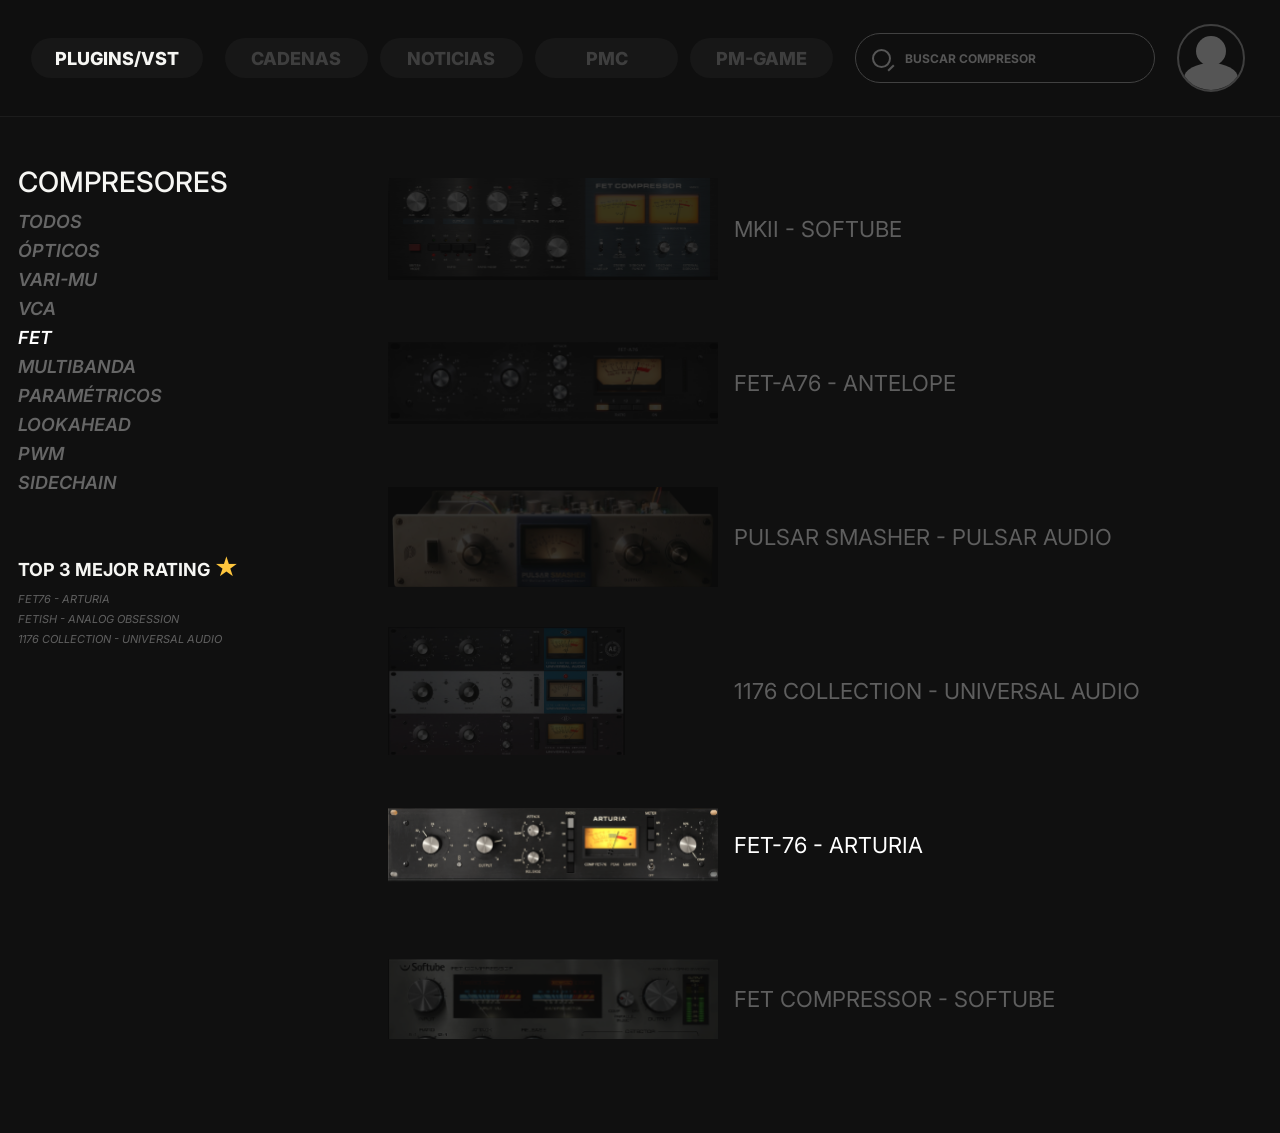
==== compressors.html @ 5f11c176 "Add files via upload" ====
<!doctype html>
<html lang="es">
<head>
  <meta charset="utf-8" />
  <meta name="viewport" content="width=device-width, initial-scale=1" />
  <title>Compresores · PLUGIN MATCH</title>
  <link rel="preconnect" href="https://fonts.googleapis.com">
  <link rel="preconnect" href="https://fonts.gstatic.com" crossorigin>
  <link href="https://fonts.googleapis.com/css2?family=Inter:wght@400;500;600;700;800;900&display=swap" rel="stylesheet">
  <link rel="stylesheet" href="styles.css" />
</head>
<body data-page="compressors">
  <header class="site-header compact-header">
    <a class="brand-pill is-active" href="index.html">PLUGINS/VST</a>
    <nav class="main-nav" aria-label="Navegación principal">
      <a href="index.html#categories">CADENAS</a>
      <a href="index.html#monthly">NOTICIAS</a>
      <a href="index.html#categories">PMC</a>
      <a href="index.html#categories">PM-GAME</a>
    </nav>
    <label class="search-shell">
      <span class="search-icon" aria-hidden="true"></span>
      <input id="categorySearch" type="search" placeholder="BUSCAR COMPRESOR" autocomplete="off" />
    </label>
    <a class="avatar-button" href="index.html" aria-label="Inicio"><span class="avatar-head"></span><span class="avatar-body"></span></a>
  </header>

  <main class="browser-layout">
    <aside class="browser-sidebar">
      <h1>COMPRESORES</h1>
      <div class="subtype-list" id="subtypeList" role="group" aria-label="Tipos de compresor">
        <button class="subtype-button" data-subtype="all">TODOS</button>
        <button class="subtype-button" data-subtype="optical">ÓPTICOS</button>
        <button class="subtype-button" data-subtype="vari-mu">VARI-MU</button>
        <button class="subtype-button" data-subtype="vca">VCA</button>
        <button class="subtype-button active" data-subtype="fet">FET</button>
        <button class="subtype-button" data-subtype="multiband">MULTIBANDA</button>
        <button class="subtype-button" data-subtype="parametric">PARAMÉTRICOS</button>
        <button class="subtype-button" data-subtype="lookahead">LOOKAHEAD</button>
        <button class="subtype-button" data-subtype="pwm">PWM</button>
        <button class="subtype-button" data-subtype="sidechain">SIDECHAIN</button>
      </div>

      <div class="rating-panel">
        <h2>TOP 3 MEJOR RATING <span>★</span></h2>
        <ol>
          <li>FET76 - ARTURIA</li>
          <li>FETISH - ANALOG OBSESSION</li>
          <li>1176 COLLECTION - UNIVERSAL AUDIO</li>
        </ol>
      </div>
    </aside>

    <section class="plugin-list-shell" aria-label="Lista de compresores">
      <div class="plugin-list" id="pluginList"></div>
      <p class="empty-state" id="pluginEmpty" hidden>No hay plugins que coincidan con este filtro.</p>
    </section>
  </main>

  <div class="toast" id="toast" role="status" aria-live="polite"></div>
  <script src="app.js"></script>
</body>
</html>
---- styles.css ----
:root {
  --bg: #101010;
  --bg-2: #151515;
  --surface: #1d1d1d;
  --surface-2: #222;
  --surface-3: #2a2a2a;
  --text: #f6f6f3;
  --muted: #6f6f6f;
  --muted-2: #9b9b9b;
  --line: #f2f2ef;
  --accent: #f7f7f4;
  --radius: 20px;
  --content: 1440px;
}

* { box-sizing: border-box; }
html { scroll-behavior: smooth; }
body {
  margin: 0;
  background: var(--bg);
  color: var(--text);
  font-family: Inter, Arial, Helvetica, sans-serif;
  min-height: 100vh;
}
button, input { font: inherit; }
a { color: inherit; text-decoration: none; }
button { color: inherit; }

.site-header {
  min-height: 112px;
  display: grid;
  grid-template-columns: auto 1fr minmax(240px, 300px) 72px;
  align-items: center;
  gap: 22px;
  padding: 24px clamp(16px, 2.4vw, 40px);
  position: relative;
  z-index: 20;
  background: rgba(16,16,16,.98);
}
.compact-header { border-bottom: 1px solid #1c1c1c; }
.brand-pill,
.main-nav a {
  min-height: 40px;
  display: inline-flex;
  align-items: center;
  justify-content: center;
  border-radius: 999px;
  background: #171717;
  padding: 0 24px;
  font-weight: 800;
  font-size: 18px;
  color: #3e3e3e;
  white-space: nowrap;
}
.brand-pill { color: var(--text); }
.main-nav {
  display: grid;
  grid-template-columns: repeat(4, minmax(112px, 1fr));
  max-width: 760px;
  gap: 12px;
}
.main-nav a:hover { color: #a3a3a3; background: #1b1b1b; }
.search-shell {
  height: 50px;
  border: 1px solid #414141;
  border-radius: 999px;
  display: flex;
  align-items: center;
  gap: 12px;
  padding: 0 16px;
  color: #565656;
}
.search-shell:focus-within { border-color: #8a8a8a; }
.search-icon {
  width: 19px;
  height: 19px;
  border: 2px solid currentColor;
  border-radius: 50%;
  display: inline-block;
  position: relative;
  flex: 0 0 auto;
}
.search-icon::after {
  content: "";
  width: 8px;
  height: 2px;
  background: currentColor;
  position: absolute;
  right: -6px;
  bottom: -3px;
  transform: rotate(-45deg);
}
.search-shell input {
  width: 100%;
  border: 0;
  outline: none;
  background: transparent;
  color: var(--text);
  min-width: 0;
  font-weight: 700;
  font-size: 12px;
}
.search-shell input::placeholder { color: #555; }
.avatar-button {
  width: 68px;
  height: 68px;
  border-radius: 50%;
  border: 2px solid #3f3f3f;
  background: transparent;
  position: relative;
  overflow: hidden;
  cursor: pointer;
  display: block;
}
.avatar-head {
  width: 30px;
  height: 30px;
  border-radius: 50%;
  background: #555;
  position: absolute;
  left: 50%; top: 10px;
  transform: translateX(-50%);
}
.avatar-body {
  width: 54px;
  height: 30px;
  border-radius: 50% 50% 0 0;
  background: #555;
  position: absolute;
  left: 50%; bottom: -3px;
  transform: translateX(-50%);
}

.hero {
  min-height: calc(100vh - 112px);
  display: flex;
  flex-direction: column;
  justify-content: center;
  overflow: hidden;
  border-bottom: 1px solid #3a3a3a;
}
.hero-wordmark { position: relative; margin-top: 16px; }
.hero-line {
  font-weight: 900;
  letter-spacing: -0.085em;
  line-height: .75;
  font-size: clamp(110px, 24vw, 355px);
  white-space: nowrap;
}
.hero-line-top { display: flex; align-items: flex-end; transform: translateX(-4vw); }
.hero-line-bottom { transform: translateX(-3vw); }
.heart-mark {
  font-size: .26em;
  letter-spacing: normal;
  width: .46em;
  height: .46em;
  display: grid;
  place-items: center;
  color: var(--text);
  transform: translate(.06em, -.58em);
  position: absolute;
  z-index: 3;
}
.signal-line {
  position: relative;
  z-index: 4;
  margin: -1.6vw 0 1.2vw;
  height: 18px;
  background:
    linear-gradient(180deg, transparent 44%, rgba(255,255,255,.9) 46%, rgba(255,255,255,.9) 52%, transparent 54%),
    repeating-linear-gradient(90deg, transparent 0 10px, rgba(255,255,255,.42) 11px 14px, transparent 15px 25px);
  filter: blur(.2px);
  box-shadow: 0 0 0 1px rgba(255,255,255,.18);
}
.hero-tagline {
  margin: 0;
  border-top: 1px solid #242424;
  padding: 8px 0 10px;
  font-weight: 700;
  font-style: italic;
  font-size: clamp(11px, 1.15vw, 20px);
  white-space: nowrap;
  overflow: hidden;
}

.section-shell { width: min(var(--content), 100%); margin: 0 auto; }
.section-title {
  margin: 0;
  text-align: center;
  font-size: clamp(32px, 4.5vw, 66px);
  line-height: 1;
  font-weight: 900;
  letter-spacing: .03em;
}
.monthly-section { padding: 58px 0 74px; }
.featured-stage {
  margin-top: 42px;
  background: var(--surface);
  min-height: 510px;
  position: relative;
  display: grid;
  place-items: center;
  padding: 36px 100px 34px;
  overflow: hidden;
}
.featured-card {
  width: min(1100px, 100%);
  display: grid;
  justify-items: center;
  gap: 18px;
  cursor: pointer;
  outline: none;
}
.featured-card img {
  width: 100%;
  max-height: 365px;
  object-fit: contain;
  display: block;
}
.featured-card h3 { margin: 10px 0 0; font-size: clamp(25px, 2.3vw, 34px); font-weight: 500; }
.featured-card p { margin: -6px 0 0; color: #888; font-size: 14px; }
.round-arrow {
  position: absolute;
  z-index: 4;
  top: 50%;
  transform: translateY(-50%);
  width: 74px;
  height: 74px;
  border: 0;
  border-radius: 50%;
  background: #d7d7d7;
  color: #222;
  font-size: 54px;
  line-height: 1;
  cursor: pointer;
}
.round-arrow:hover { background: #fff; }
.round-arrow.left { left: 10px; }
.round-arrow.right { right: 10px; }

.category-section { padding: 50px 26px 80px; }
.filter-tabs {
  display: grid;
  grid-template-columns: 180px repeat(5, 1fr);
  align-items: end;
  border-bottom: 12px solid #f2f2f2;
  margin: 0 40px 50px;
}
.filter-tab {
  background: transparent;
  border: 0;
  color: #3b3b3b;
  font-weight: 900;
  font-size: 18px;
  min-height: 46px;
  cursor: pointer;
}
.filter-tab.active {
  color: #111;
  background: #f4f4f4;
  clip-path: polygon(0 0, 72% 0, 100% 80%, 100% 100%, 0 100%);
  text-align: left;
  padding-left: 44px;
}
.categories-grid {
  display: grid;
  grid-template-columns: repeat(4, 1fr);
  gap: 18px 34px;
}
.category-card {
  min-height: 175px;
  border: 0;
  padding: 0;
  overflow: hidden;
  position: relative;
  background: #181818;
  cursor: pointer;
  text-align: left;
}
.category-card img {
  width: 100%;
  height: 100%;
  object-fit: cover;
  display: block;
  filter: brightness(.72);
  transition: transform .25s ease, filter .25s ease;
}
.category-card:hover img { transform: scale(1.025); filter: brightness(1); }
.category-card .category-name {
  position: absolute;
  inset: auto 12px 12px;
  font-weight: 900;
  font-size: 12px;
  letter-spacing: .04em;
  text-transform: uppercase;
  padding: 5px 8px;
  background: rgba(0,0,0,.58);
  display: none;
}

.empty-state { text-align: center; color: #777; padding: 40px; }

.browser-layout {
  width: min(1280px, 100%);
  margin: 0 auto;
  display: grid;
  grid-template-columns: 300px 1fr;
  gap: 70px;
  padding: 48px 18px 70px;
}
.browser-sidebar { position: sticky; top: 24px; align-self: start; }
.browser-sidebar h1 { font-size: 28px; margin: 0 0 8px; font-weight: 500; }
.subtype-list { display: grid; justify-items: start; }
.subtype-button {
  background: none;
  border: 0;
  padding: 4px 0;
  color: #666;
  font-weight: 600;
  font-style: italic;
  font-size: 18px;
  cursor: pointer;
  text-align: left;
}
.subtype-button:hover, .subtype-button.active { color: #fff; }
.rating-panel { margin-top: 56px; }
.rating-panel h2 { font-size: 18px; margin-bottom: 8px; }
.rating-panel h2 span { color: #ffc63d; font-size: 24px; }
.rating-panel ol { margin: 0; padding: 0; list-style: none; color: #606060; font-size: 11px; font-style: italic; line-height: 1.8; }
.plugin-list { display: grid; gap: 26px; }
.plugin-list-item {
  display: grid;
  grid-template-columns: 330px 1fr;
  gap: 16px;
  align-items: center;
  border: 0;
  padding: 0;
  background: transparent;
  color: #5e5e5e;
  cursor: pointer;
  text-align: left;
}
.plugin-list-item img {
  width: 100%;
  height: 128px;
  object-fit: contain;
  object-position: left center;
  display: block;
  filter: brightness(.62);
  transition: filter .2s ease;
}
.plugin-list-item .plugin-list-name { font-size: 22px; font-weight: 400; }
.plugin-list-item:hover, .plugin-list-item.featured { color: #fff; }
.plugin-list-item:hover img, .plugin-list-item.featured img { filter: brightness(1); }

.plugin-hero-detail {
  padding: 34px 24px 52px;
  min-height: 620px;
  border-bottom: 1px solid #1a1a1a;
}
.plugin-detail-heading { text-align: center; }
.plugin-detail-heading h1 { margin: 6px 0 2px; font-size: clamp(27px, 2.8vw, 40px); font-weight: 500; }
.plugin-detail-heading p { margin: 0; color: #666; font-size: 12px; }
.download-button {
  background: none;
  border: 0;
  color: #727272;
  font-size: 16px;
  cursor: pointer;
  padding: 0;
}
.download-button:hover { color: #fff; }
.diagram-wrap {
  width: min(930px, 86vw);
  margin: 120px auto 0;
  position: relative;
}
.diagram-wrap > img { width: 100%; display: block; }
.hotspot {
  position: absolute;
  left: var(--x);
  top: var(--y);
  transform: translate(-50%,-50%);
  width: 18px;
  height: 18px;
  border-radius: 50%;
  border: 3px solid white;
  background: #111;
  box-shadow: 0 0 0 3px rgba(0,0,0,.25);
  cursor: pointer;
  transition: transform .18s ease, background .18s ease;
}
.hotspot:hover, .hotspot.active { transform: translate(-50%,-50%) scale(1.25); background: white; }
.hotspot-tooltip {
  position: absolute;
  width: min(320px, 70vw);
  padding: 16px;
  border: 1px solid #373737;
  border-radius: 14px;
  background: rgba(18,18,18,.98);
  box-shadow: 0 18px 60px rgba(0,0,0,.45);
  z-index: 10;
}
.hotspot-tooltip strong { font-size: 15px; }
.hotspot-tooltip p { color: #bdbdbd; line-height: 1.45; font-size: 13px; margin: 8px 0 0; }
.diagram-hint { color: #656565; text-align: center; margin: 18px 0 0; font-size: 12px; }

.detail-grid {
  display: grid;
  grid-template-columns: .85fr 1fr 1fr;
  gap: 56px;
  padding: 64px 28px 90px;
}
.detail-grid h2 { margin: 0 0 24px; font-weight: 500; font-size: 28px; text-align: center; }
.info-card {
  background: var(--surface);
  border-radius: 18px;
  padding: 24px;
}
.description-card { line-height: 1.45; font-size: 13px; text-align: justify; }
.description-card p:first-child { margin-top: 0; }
.description-card p:last-child { margin-bottom: 0; }
.rating-title { margin-top: 105px !important; }
.rating-badge {
  width: max-content;
  margin: 0 auto;
  padding: 8px 16px;
  background: #1c1c1c;
  border-radius: 999px;
  color: #bdbdbd;
  font-size: 18px;
  font-weight: 700;
}
.rating-badge span { font-size: 25px; margin-left: 6px; }
.stacked-cards { display: grid; gap: 26px; }
.feature-card { min-height: 168px; position: relative; }
.feature-card .icon-box {
  display: grid;
  place-items: center;
  width: 48px;
  height: 48px;
  border-radius: 9px;
  background: #111;
  font-size: 24px;
  margin-bottom: 10px;
}
.feature-card h3 { margin: 0 0 8px; font-size: 22px; }
.feature-card p { margin: 0; color: #efefef; font-size: 13px; line-height: 1.65; font-weight: 600; }

.toast {
  position: fixed;
  left: 50%;
  bottom: 24px;
  transform: translate(-50%, 18px);
  opacity: 0;
  pointer-events: none;
  z-index: 100;
  background: #f3f3f0;
  color: #111;
  padding: 12px 18px;
  border-radius: 999px;
  font-size: 13px;
  font-weight: 700;
  transition: opacity .2s ease, transform .2s ease;
}
.toast.show { opacity: 1; transform: translate(-50%, 0); }

@media (max-width: 1050px) {
  .site-header { grid-template-columns: auto 1fr 60px; }
  .main-nav { display: none; }
  .search-shell { justify-self: end; width: min(330px, 100%); }
  .avatar-button { width: 58px; height: 58px; }
  .categories-grid { grid-template-columns: repeat(2, 1fr); }
  .filter-tabs { grid-template-columns: repeat(3, 1fr); gap: 6px; border-bottom-width: 6px; }
  .filter-tab.active { clip-path: none; text-align: center; padding-left: 0; }
  .browser-layout { grid-template-columns: 240px 1fr; gap: 34px; }
  .plugin-list-item { grid-template-columns: 260px 1fr; }
  .detail-grid { grid-template-columns: 1fr 1fr; }
  .description-column { grid-column: 1 / -1; }
  .description-card { max-width: 720px; margin: 0 auto; }
  .rating-title { margin-top: 50px !important; }
}

@media (max-width: 720px) {
  .site-header { min-height: 86px; grid-template-columns: 1fr auto; gap: 12px; padding: 14px 16px; }
  .brand-pill { justify-self: start; font-size: 14px; min-height: 36px; padding: 0 16px; }
  .search-shell { grid-column: 1 / -1; grid-row: 2; width: 100%; height: 42px; }
  .avatar-button { grid-column: 2; grid-row: 1; width: 46px; height: 46px; }
  .avatar-head { width: 20px; height: 20px; top: 7px; }
  .avatar-body { width: 36px; height: 20px; }
  .hero { min-height: 620px; }
  .hero-line { font-size: clamp(84px, 29vw, 180px); line-height: .84; }
  .hero-line-top { transform: translateX(-3vw); }
  .hero-line-bottom { transform: translateX(-2vw); }
  .signal-line { height: 10px; margin-top: -1px; }
  .hero-tagline { white-space: normal; padding: 10px 12px; line-height: 1.35; }
  .monthly-section { padding-top: 42px; }
  .featured-stage { min-height: 370px; margin-top: 28px; padding: 28px 54px; }
  .round-arrow { width: 44px; height: 44px; font-size: 36px; }
  .featured-card h3 { font-size: 18px; text-align: center; }
  .filter-tabs { margin: 0 0 28px; grid-template-columns: repeat(2, 1fr); }
  .filter-tab { font-size: 14px; }
  .categories-grid { grid-template-columns: 1fr; gap: 14px; }
  .category-card { min-height: 130px; }
  .browser-layout { grid-template-columns: 1fr; padding-top: 26px; }
  .browser-sidebar { position: static; }
  .subtype-list { display: flex; gap: 10px; overflow-x: auto; padding-bottom: 8px; }
  .subtype-button { white-space: nowrap; font-size: 15px; border: 1px solid #292929; border-radius: 999px; padding: 7px 10px; }
  .rating-panel { display: none; }
  .plugin-list-item { grid-template-columns: 1fr; gap: 6px; }
  .plugin-list-item img { height: 150px; }
  .plugin-list-item .plugin-list-name { font-size: 18px; }
  .plugin-hero-detail { padding-top: 28px; }
  .diagram-wrap { width: 100%; margin-top: 76px; }
  .hotspot { width: 15px; height: 15px; border-width: 2px; }
  .detail-grid { grid-template-columns: 1fr; gap: 34px; padding-top: 46px; }
  .description-column { grid-column: auto; }
  .detail-grid h2 { font-size: 23px; }
  .rating-title { margin-top: 38px !important; }
}
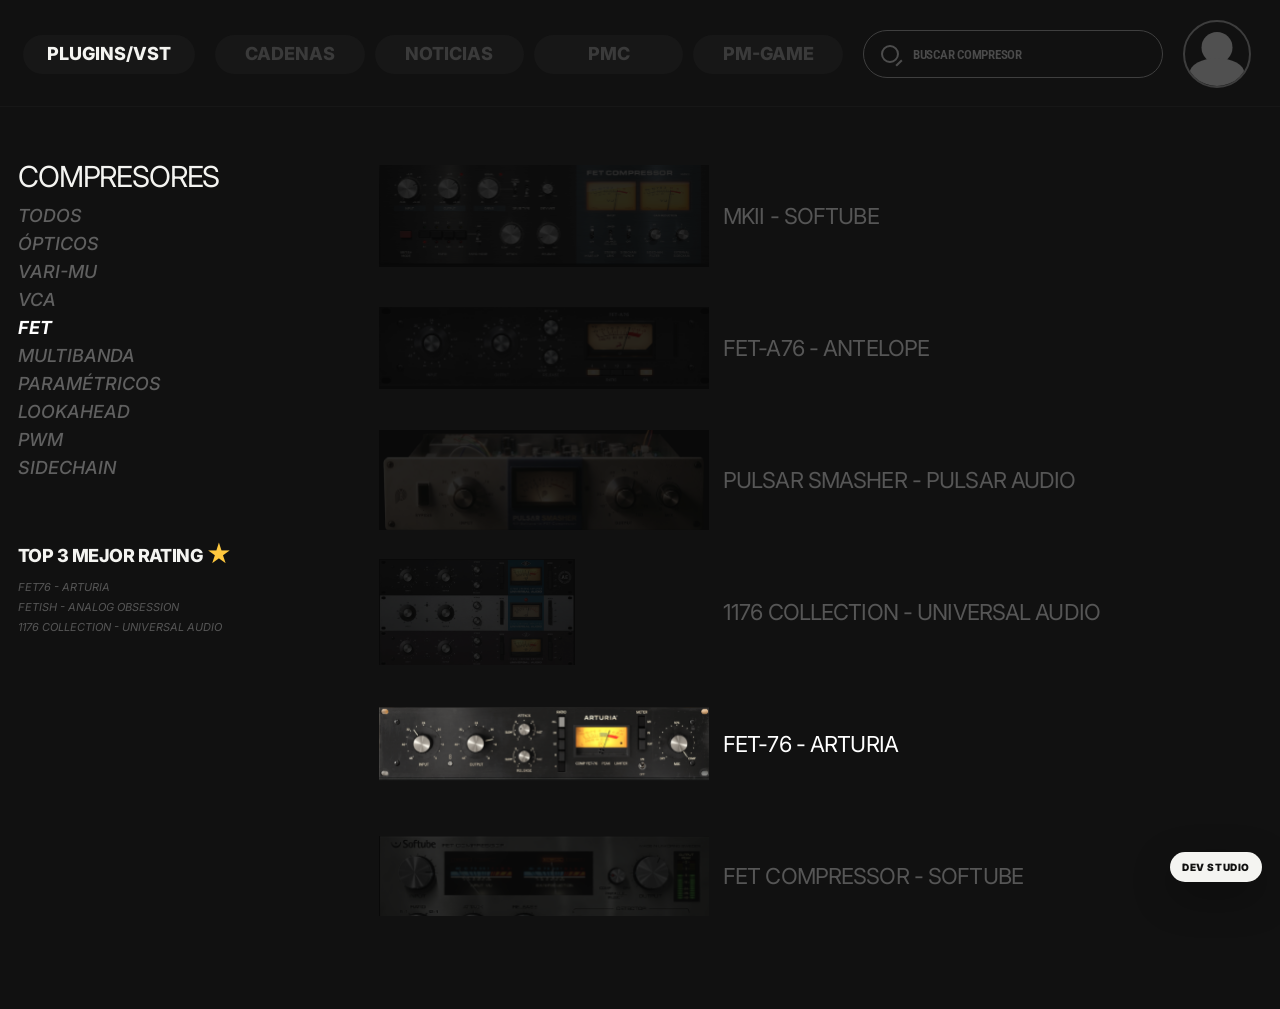
==== commit 0895a45f: "Add files via upload" ====
--- a/compressors.html
+++ b/compressors.html
@@ -3,10 +3,11 @@
 <head>
   <meta charset="utf-8" />
   <meta name="viewport" content="width=device-width, initial-scale=1" />
+  <meta name="description" content="Explora compresores VST por topología y descubre cuáles encajan mejor con tu producción." />
   <title>Compresores · PLUGIN MATCH</title>
   <link rel="preconnect" href="https://fonts.googleapis.com">
   <link rel="preconnect" href="https://fonts.gstatic.com" crossorigin>
-  <link href="https://fonts.googleapis.com/css2?family=Inter:wght@400;500;600;700;800;900&display=swap" rel="stylesheet">
+  <link href="https://fonts.googleapis.com/css2?family=Inter:ital,wght@0,400;0,500;0,600;0,700;0,800;0,900;1,500;1,600&family=Roboto+Condensed:wght@500;600;700&display=swap" rel="stylesheet">
   <link rel="stylesheet" href="styles.css" />
 </head>
 <body data-page="compressors">
@@ -18,11 +19,11 @@
       <a href="index.html#categories">PMC</a>
       <a href="index.html#categories">PM-GAME</a>
     </nav>
-    <label class="search-shell">
+    <label class="search-shell" aria-label="Buscar compresor">
       <span class="search-icon" aria-hidden="true"></span>
       <input id="categorySearch" type="search" placeholder="BUSCAR COMPRESOR" autocomplete="off" />
     </label>
-    <a class="avatar-button" href="index.html" aria-label="Inicio"><span class="avatar-head"></span><span class="avatar-body"></span></a>
+    <a class="avatar-button" href="index.html" aria-label="Volver a inicio"><span class="avatar-head"></span><span class="avatar-body"></span></a>
   </header>
 
   <main class="browser-layout">
@@ -42,7 +43,7 @@
       </div>
 
       <div class="rating-panel">
-        <h2>TOP 3 MEJOR RATING <span>★</span></h2>
+        <h2>TOP 3 MEJOR RATING <span aria-hidden="true">★</span></h2>
         <ol>
           <li>FET76 - ARTURIA</li>
           <li>FETISH - ANALOG OBSESSION</li>
@@ -57,6 +58,7 @@
     </section>
   </main>
 
+  <a class="dev-studio-launch" href="studio.html">DEV STUDIO</a>
   <div class="toast" id="toast" role="status" aria-live="polite"></div>
   <script src="app.js"></script>
 </body>
--- a/styles.css
+++ b/styles.css
@@ -1,79 +1,117 @@
 :root {
-  --bg: #101010;
-  --bg-2: #151515;
+  --bg: #111111;
+  --bg-deep: #0c0c0c;
   --surface: #1d1d1d;
-  --surface-2: #222;
-  --surface-3: #2a2a2a;
-  --text: #f6f6f3;
-  --muted: #6f6f6f;
-  --muted-2: #9b9b9b;
+  --surface-soft: #202020;
+  --surface-hover: #252525;
+  --text: #f4f4f1;
+  --text-soft: #d8d8d5;
+  --muted: #5e5e5e;
+  --muted-2: #8b8b8b;
   --line: #f2f2ef;
-  --accent: #f7f7f4;
-  --radius: 20px;
   --content: 1440px;
+  --header-h: 112px;
+  --ease: cubic-bezier(.2,.7,.2,1);
 }
 
 * { box-sizing: border-box; }
 html { scroll-behavior: smooth; }
 body {
   margin: 0;
+  min-height: 100vh;
   background: var(--bg);
   color: var(--text);
   font-family: Inter, Arial, Helvetica, sans-serif;
-  min-height: 100vh;
+  text-rendering: optimizeLegibility;
+  -webkit-font-smoothing: antialiased;
 }
 button, input { font: inherit; }
 a { color: inherit; text-decoration: none; }
 button { color: inherit; }
-
+img { max-width: 100%; }
+::selection { background: #f4f4f1; color: #111; }
+
+.sr-only {
+  position: absolute !important;
+  width: 1px !important;
+  height: 1px !important;
+  padding: 0 !important;
+  margin: -1px !important;
+  overflow: hidden !important;
+  clip: rect(0,0,0,0) !important;
+  white-space: nowrap !important;
+  border: 0 !important;
+}
+
+/* ---------- GLOBAL HEADER ---------- */
 .site-header {
-  min-height: 112px;
-  display: grid;
-  grid-template-columns: auto 1fr minmax(240px, 300px) 72px;
+  min-height: var(--header-h);
+  display: grid;
+  grid-template-columns: auto minmax(560px, 1fr) minmax(235px, 300px) 74px;
   align-items: center;
-  gap: 22px;
-  padding: 24px clamp(16px, 2.4vw, 40px);
+  gap: 20px;
+  padding: 20px clamp(7px, 1.8vw, 28px) 18px;
   position: relative;
-  z-index: 20;
-  background: rgba(16,16,16,.98);
-}
-.compact-header { border-bottom: 1px solid #1c1c1c; }
+  z-index: 50;
+  background: var(--bg);
+}
+.compact-header {
+  min-height: 96px;
+  border-bottom: 1px solid #171717;
+}
 .brand-pill,
 .main-nav a {
-  min-height: 40px;
+  min-height: 39px;
   display: inline-flex;
   align-items: center;
   justify-content: center;
   border-radius: 999px;
   background: #171717;
-  padding: 0 24px;
+  padding: 0 25px;
   font-weight: 800;
   font-size: 18px;
-  color: #3e3e3e;
+  line-height: 1;
+  color: #3a3a3a;
   white-space: nowrap;
-}
-.brand-pill { color: var(--text); }
+  transition: background .18s ease, color .18s ease, transform .18s ease;
+}
+.brand-pill {
+  color: var(--text);
+  padding-inline: 24px;
+}
+.brand-pill:hover,
+.main-nav a:hover {
+  background: #1b1b1b;
+  color: #8a8a8a;
+}
+.brand-pill:active,
+.main-nav a:active { transform: translateY(1px); }
+
 .main-nav {
   display: grid;
-  grid-template-columns: repeat(4, minmax(112px, 1fr));
+  grid-template-columns: repeat(4, minmax(128px, 1fr));
   max-width: 760px;
-  gap: 12px;
-}
-.main-nav a:hover { color: #a3a3a3; background: #1b1b1b; }
+  gap: 10px;
+}
+
 .search-shell {
-  height: 50px;
-  border: 1px solid #414141;
+  height: 48px;
+  border: 1px solid #3f3f3f;
   border-radius: 999px;
   display: flex;
   align-items: center;
   gap: 12px;
-  padding: 0 16px;
-  color: #565656;
-}
-.search-shell:focus-within { border-color: #8a8a8a; }
+  padding: 0 17px;
+  color: #4d4d4d;
+  transition: border-color .18s ease, background .18s ease;
+}
+.search-shell:focus-within {
+  border-color: #777;
+  background: #141414;
+}
 .search-icon {
-  width: 19px;
-  height: 19px;
+  width: 18px;
+  height: 18px;
   border: 2px solid currentColor;
   border-radius: 50%;
   display: inline-block;
@@ -89,136 +127,204 @@
   right: -6px;
   bottom: -3px;
   transform: rotate(-45deg);
+  transform-origin: center;
 }
 .search-shell input {
   width: 100%;
+  min-width: 0;
   border: 0;
   outline: none;
   background: transparent;
   color: var(--text);
-  min-width: 0;
-  font-weight: 700;
-  font-size: 12px;
-}
-.search-shell input::placeholder { color: #555; }
+  font-family: "Roboto Condensed", Inter, sans-serif;
+  font-weight: 600;
+  font-size: 13px;
+  letter-spacing: -.02em;
+}
+.search-shell input::placeholder { color: #4b4b4b; opacity: 1; }
+
 .avatar-button {
   width: 68px;
   height: 68px;
   border-radius: 50%;
-  border: 2px solid #3f3f3f;
+  border: 2px solid #3d3d3d;
   background: transparent;
   position: relative;
   overflow: hidden;
   cursor: pointer;
   display: block;
-}
+  transition: border-color .18s ease, transform .18s ease;
+}
+.avatar-button:hover { border-color: #666; transform: scale(1.025); }
 .avatar-head {
-  width: 30px;
-  height: 30px;
+  width: 31px;
+  height: 31px;
   border-radius: 50%;
-  background: #555;
+  background: #505050;
   position: absolute;
   left: 50%; top: 10px;
   transform: translateX(-50%);
 }
 .avatar-body {
-  width: 54px;
-  height: 30px;
-  border-radius: 50% 50% 0 0;
-  background: #555;
+  width: 55px;
+  height: 31px;
+  border-radius: 52% 52% 0 0;
+  background: #505050;
   position: absolute;
   left: 50%; bottom: -3px;
   transform: translateX(-50%);
 }
 
+/* ---------- HOME / HERO ---------- */
 .hero {
-  min-height: calc(100vh - 112px);
-  display: flex;
-  flex-direction: column;
-  justify-content: center;
+  min-height: calc(100vh - var(--header-h));
+  height: min(798px, calc(100vh - var(--header-h)));
+  display: grid;
+  grid-template-rows: 1fr auto;
+  align-items: end;
   overflow: hidden;
-  border-bottom: 1px solid #3a3a3a;
-}
-.hero-wordmark { position: relative; margin-top: 16px; }
+  border-bottom: 1px solid #3c3c3c;
+  background: var(--bg);
+}
+.hero-wordmark {
+  width: 100%;
+  position: relative;
+  align-self: center;
+  padding-top: 20px;
+  transform: translateY(2px);
+}
 .hero-line {
+  font-family: Arial Black, Inter, Arial, Helvetica, sans-serif;
   font-weight: 900;
-  letter-spacing: -0.085em;
-  line-height: .75;
-  font-size: clamp(110px, 24vw, 355px);
+  letter-spacing: -.095em;
+  line-height: .79;
+  font-size: clamp(132px, 23.2vw, 360px);
   white-space: nowrap;
-}
-.hero-line-top { display: flex; align-items: flex-end; transform: translateX(-4vw); }
-.hero-line-bottom { transform: translateX(-3vw); }
-.heart-mark {
-  font-size: .26em;
-  letter-spacing: normal;
-  width: .46em;
-  height: .46em;
-  display: grid;
-  place-items: center;
-  color: var(--text);
-  transform: translate(.06em, -.58em);
-  position: absolute;
-  z-index: 3;
+  color: #f5f5f3;
+}
+.hero-line-top {
+  transform: translateX(-4.2vw);
+  margin-bottom: 0;
+}
+.hero-line-bottom {
+  transform: translateX(-3.4vw);
+  margin-top: 0;
+}
+.heart-cutout {
+  position: absolute;
+  left: clamp(42px, 6.7vw, 116px);
+  top: clamp(92px, 11.5vw, 185px);
+  z-index: 5;
+  color: var(--bg);
+  font-family: Arial, sans-serif;
+  font-size: clamp(56px, 6.2vw, 98px);
+  line-height: 1;
+  pointer-events: none;
 }
 .signal-line {
   position: relative;
-  z-index: 4;
-  margin: -1.6vw 0 1.2vw;
-  height: 18px;
+  z-index: 8;
+  height: clamp(12px, 1.15vw, 18px);
+  margin: clamp(-9px, -.6vw, -4px) 0 clamp(-4px, -.25vw, -1px);
   background:
-    linear-gradient(180deg, transparent 44%, rgba(255,255,255,.9) 46%, rgba(255,255,255,.9) 52%, transparent 54%),
-    repeating-linear-gradient(90deg, transparent 0 10px, rgba(255,255,255,.42) 11px 14px, transparent 15px 25px);
-  filter: blur(.2px);
-  box-shadow: 0 0 0 1px rgba(255,255,255,.18);
+    linear-gradient(180deg,
+      transparent 0 29%,
+      rgba(255,255,255,.48) 30% 35%,
+      transparent 36% 42%,
+      rgba(255,255,255,.98) 43% 55%,
+      transparent 56% 62%,
+      rgba(255,255,255,.50) 63% 68%,
+      transparent 69% 100%),
+    repeating-linear-gradient(90deg,
+      rgba(255,255,255,.15) 0 2px,
+      transparent 2px 8px,
+      rgba(255,255,255,.4) 8px 10px,
+      transparent 10px 19px);
+  filter: contrast(1.2);
+  box-shadow:
+    0 -1px 0 rgba(255,255,255,.16),
+    0 1px 0 rgba(255,255,255,.18);
 }
 .hero-tagline {
+  width: 100%;
   margin: 0;
-  border-top: 1px solid #242424;
-  padding: 8px 0 10px;
+  padding: 8px 0 8px;
+  border-top: 1px solid #252525;
   font-weight: 700;
   font-style: italic;
-  font-size: clamp(11px, 1.15vw, 20px);
+  font-size: clamp(11px, 1.12vw, 18px);
+  line-height: 1.15;
+  letter-spacing: -.03em;
   white-space: nowrap;
   overflow: hidden;
 }
 
+/* ---------- COMMON SECTIONS ---------- */
 .section-shell { width: min(var(--content), 100%); margin: 0 auto; }
 .section-title {
   margin: 0;
   text-align: center;
-  font-size: clamp(32px, 4.5vw, 66px);
+  font-family: Arial Black, Inter, sans-serif;
+  font-size: clamp(32px, 4.2vw, 58px);
   line-height: 1;
   font-weight: 900;
-  letter-spacing: .03em;
-}
-.monthly-section { padding: 58px 0 74px; }
+  letter-spacing: .05em;
+}
+
+/* ---------- FEATURED / MONTH ---------- */
+.monthly-section {
+  padding: 56px 0 92px;
+  background: #0f0f0f;
+}
 .featured-stage {
-  margin-top: 42px;
-  background: var(--surface);
+  margin-top: 38px;
+  background: #1d1d1d;
   min-height: 510px;
   position: relative;
   display: grid;
   place-items: center;
-  padding: 36px 100px 34px;
+  padding: 35px 100px 28px;
   overflow: hidden;
 }
 .featured-card {
-  width: min(1100px, 100%);
+  width: min(1110px, 100%);
   display: grid;
   justify-items: center;
   gap: 18px;
   cursor: pointer;
   outline: none;
+  transition: opacity .18s ease, transform .18s var(--ease);
+}
+.featured-card:focus-visible { outline: 2px solid #fff; outline-offset: 10px; }
+.featured-card.is-changing { opacity: .25; transform: scale(.985); }
+.featured-image-shell {
+  width: 100%;
+  min-height: 360px;
+  display: grid;
+  place-items: center;
 }
 .featured-card img {
   width: 100%;
   max-height: 365px;
   object-fit: contain;
   display: block;
-}
-.featured-card h3 { margin: 10px 0 0; font-size: clamp(25px, 2.3vw, 34px); font-weight: 500; }
-.featured-card p { margin: -6px 0 0; color: #888; font-size: 14px; }
+  transition: transform .28s var(--ease), filter .28s ease;
+}
+.featured-card:hover img { transform: scale(1.006); filter: brightness(1.04); }
+.featured-card h3 {
+  margin: 1px 0 0;
+  font-size: clamp(24px, 2.2vw, 34px);
+  font-weight: 400;
+  letter-spacing: -.04em;
+}
+.featured-meta {
+  margin: -10px 0 0;
+  color: #777;
+  font-size: 12px;
+  opacity: 0;
+  height: 0;
+  overflow: hidden;
+}
 .round-arrow {
   position: absolute;
   z-index: 4;
@@ -228,212 +334,371 @@
   height: 74px;
   border: 0;
   border-radius: 50%;
-  background: #d7d7d7;
+  background: #d8d8d8;
   color: #222;
-  font-size: 54px;
-  line-height: 1;
-  cursor: pointer;
-}
-.round-arrow:hover { background: #fff; }
-.round-arrow.left { left: 10px; }
-.round-arrow.right { right: 10px; }
-
-.category-section { padding: 50px 26px 80px; }
+  font-family: Arial, sans-serif;
+  font-size: 56px;
+  font-weight: 200;
+  line-height: .92;
+  cursor: pointer;
+  transition: background .16s ease, transform .16s ease;
+}
+.round-arrow:hover { background: #fff; transform: translateY(-50%) scale(1.035); }
+.round-arrow:active { transform: translateY(-50%) scale(.97); }
+.round-arrow.left { left: 8px; }
+.round-arrow.right { right: 8px; }
+
+/* ---------- FILTERS / CATEGORY MASONRY ---------- */
+.category-section {
+  padding: 46px 26px 86px;
+  background: var(--bg);
+}
 .filter-tabs {
   display: grid;
-  grid-template-columns: 180px repeat(5, 1fr);
+  grid-template-columns: 184px repeat(5, minmax(120px, 1fr));
   align-items: end;
-  border-bottom: 12px solid #f2f2f2;
-  margin: 0 40px 50px;
+  border-bottom: 11px solid #f3f3f0;
+  margin: 0 42px 50px;
 }
 .filter-tab {
+  min-height: 47px;
+  border: 0;
   background: transparent;
-  border: 0;
-  color: #3b3b3b;
+  color: #383838;
+  font-family: Arial, Helvetica, sans-serif;
   font-weight: 900;
   font-size: 18px;
-  min-height: 46px;
-  cursor: pointer;
-}
+  cursor: pointer;
+  text-transform: uppercase;
+  transition: color .16s ease, background .16s ease;
+}
+.filter-tab:hover { color: #777; }
 .filter-tab.active {
-  color: #111;
-  background: #f4f4f4;
-  clip-path: polygon(0 0, 72% 0, 100% 80%, 100% 100%, 0 100%);
+  color: #101010;
+  background: #f4f4f1;
+  clip-path: polygon(0 0, 68% 0, 100% 80%, 100% 100%, 0 100%);
   text-align: left;
   padding-left: 44px;
 }
 .categories-grid {
-  display: grid;
-  grid-template-columns: repeat(4, 1fr);
-  gap: 18px 34px;
+  width: 100%;
+  display: grid;
+  grid-template-columns: repeat(4, minmax(0, 1fr));
+  gap: 34px;
+  align-items: start;
+}
+.category-column {
+  display: grid;
+  gap: 18px;
+  align-content: start;
 }
 .category-card {
-  min-height: 175px;
+  width: 100%;
   border: 0;
   padding: 0;
   overflow: hidden;
   position: relative;
-  background: #181818;
+  background: #171717;
   cursor: pointer;
   text-align: left;
+  isolation: isolate;
+}
+.category-card::after {
+  content: "";
+  position: absolute;
+  inset: 0;
+  border: 1px solid transparent;
+  pointer-events: none;
+  transition: border-color .18s ease;
 }
 .category-card img {
   width: 100%;
-  height: 100%;
-  object-fit: cover;
+  height: auto;
   display: block;
-  filter: brightness(.72);
-  transition: transform .25s ease, filter .25s ease;
-}
-.category-card:hover img { transform: scale(1.025); filter: brightness(1); }
-.category-card .category-name {
-  position: absolute;
-  inset: auto 12px 12px;
-  font-weight: 900;
-  font-size: 12px;
-  letter-spacing: .04em;
-  text-transform: uppercase;
-  padding: 5px 8px;
-  background: rgba(0,0,0,.58);
-  display: none;
-}
-
-.empty-state { text-align: center; color: #777; padding: 40px; }
-
+  filter: brightness(.60) contrast(.96);
+  transform: scale(1.001);
+  transition: transform .28s var(--ease), filter .28s ease;
+}
+.category-card:hover img,
+.category-card:focus-visible img { transform: scale(1.025); filter: brightness(.92) contrast(1.02); }
+.category-card:hover::after,
+.category-card:focus-visible::after { border-color: rgba(255,255,255,.12); }
+.category-card:focus-visible { outline: 2px solid #fff; outline-offset: 3px; }
+.empty-state { text-align: center; color: #777; padding: 50px 20px; }
+
+/* ---------- COMPRESSOR BROWSER ---------- */
 .browser-layout {
-  width: min(1280px, 100%);
+  width: min(1260px, 100%);
   margin: 0 auto;
   display: grid;
-  grid-template-columns: 300px 1fr;
-  gap: 70px;
-  padding: 48px 18px 70px;
-}
-.browser-sidebar { position: sticky; top: 24px; align-self: start; }
-.browser-sidebar h1 { font-size: 28px; margin: 0 0 8px; font-weight: 500; }
+  grid-template-columns: 295px 1fr;
+  gap: 66px;
+  padding: 52px 8px 80px;
+  min-height: calc(100vh - 96px);
+}
+.browser-sidebar {
+  position: sticky;
+  top: 26px;
+  align-self: start;
+}
+.browser-sidebar h1 {
+  margin: 0 0 8px;
+  font-size: 29px;
+  font-weight: 400;
+  letter-spacing: -.04em;
+}
 .subtype-list { display: grid; justify-items: start; }
 .subtype-button {
   background: none;
   border: 0;
-  padding: 4px 0;
-  color: #666;
-  font-weight: 600;
+  padding: 3px 0;
+  color: #606060;
+  font-weight: 500;
   font-style: italic;
   font-size: 18px;
+  line-height: 1.22;
   cursor: pointer;
   text-align: left;
-}
-.subtype-button:hover, .subtype-button.active { color: #fff; }
-.rating-panel { margin-top: 56px; }
-.rating-panel h2 { font-size: 18px; margin-bottom: 8px; }
-.rating-panel h2 span { color: #ffc63d; font-size: 24px; }
-.rating-panel ol { margin: 0; padding: 0; list-style: none; color: #606060; font-size: 11px; font-style: italic; line-height: 1.8; }
+  transition: color .15s ease, transform .15s ease;
+}
+.subtype-button:hover { color: #aaa; transform: translateX(2px); }
+.subtype-button.active { color: #fff; font-weight: 700; }
+.rating-panel { margin-top: 57px; }
+.rating-panel h2 {
+  margin: 0 0 8px;
+  font-size: 18px;
+  font-weight: 800;
+  letter-spacing: -.03em;
+}
+.rating-panel h2 span { color: #ffc83e; font-size: 25px; vertical-align: -1px; }
+.rating-panel ol {
+  margin: 0;
+  padding: 0;
+  list-style: none;
+  color: #565656;
+  font-size: 11px;
+  font-style: italic;
+  line-height: 1.85;
+}
+.plugin-list-shell { padding-top: 4px; }
 .plugin-list { display: grid; gap: 26px; }
 .plugin-list-item {
-  display: grid;
-  grid-template-columns: 330px 1fr;
-  gap: 16px;
+  width: 100%;
+  display: grid;
+  grid-template-columns: 330px minmax(0, 1fr);
+  gap: 14px;
   align-items: center;
   border: 0;
   padding: 0;
   background: transparent;
-  color: #5e5e5e;
+  color: #565656;
   cursor: pointer;
   text-align: left;
+  transition: color .18s ease, transform .18s var(--ease);
 }
 .plugin-list-item img {
   width: 100%;
-  height: 128px;
+  height: 106px;
   object-fit: contain;
   object-position: left center;
   display: block;
-  filter: brightness(.62);
-  transition: filter .2s ease;
-}
-.plugin-list-item .plugin-list-name { font-size: 22px; font-weight: 400; }
-.plugin-list-item:hover, .plugin-list-item.featured { color: #fff; }
-.plugin-list-item:hover img, .plugin-list-item.featured img { filter: brightness(1); }
-
+  filter: brightness(.48) saturate(.78);
+  transition: filter .22s ease, transform .22s var(--ease);
+}
+.plugin-list-item .plugin-list-name {
+  font-size: 22px;
+  font-weight: 400;
+  letter-spacing: -.04em;
+}
+.plugin-list-item:hover { color: #bcbcbc; transform: translateX(3px); }
+.plugin-list-item:hover img { filter: brightness(.76) saturate(.9); }
+.plugin-list-item.featured { color: #fff; }
+.plugin-list-item.featured img { filter: brightness(1) saturate(1); }
+.plugin-list-item.featured:hover img { transform: scale(1.015); }
+.plugin-list-item:focus-visible { outline: 2px solid #fff; outline-offset: 7px; }
+
+/* ---------- PLUGIN DETAIL / ANNOTATED DIAGRAM ---------- */
 .plugin-hero-detail {
-  padding: 34px 24px 52px;
-  min-height: 620px;
+  padding: 33px 20px 52px;
+  min-height: 645px;
   border-bottom: 1px solid #1a1a1a;
+  background: #111;
+  overflow: hidden;
 }
 .plugin-detail-heading { text-align: center; }
-.plugin-detail-heading h1 { margin: 6px 0 2px; font-size: clamp(27px, 2.8vw, 40px); font-weight: 500; }
-.plugin-detail-heading p { margin: 0; color: #666; font-size: 12px; }
+.plugin-detail-heading h1 {
+  margin: 6px 0 1px;
+  font-size: clamp(27px, 2.7vw, 39px);
+  font-weight: 400;
+  letter-spacing: -.045em;
+}
 .download-button {
   background: none;
   border: 0;
-  color: #727272;
+  color: #646464;
   font-size: 16px;
+  line-height: 1.1;
   cursor: pointer;
   padding: 0;
+  transition: color .16s ease;
 }
 .download-button:hover { color: #fff; }
-.diagram-wrap {
-  width: min(930px, 86vw);
-  margin: 120px auto 0;
+.plugin-detail-heading p {
+  margin: 2px 0 0;
+  color: #565656;
+  font-size: 11px;
+}
+.diagram-stage {
+  width: min(1200px, 96vw);
+  height: 500px;
+  margin: 26px auto 0;
   position: relative;
 }
-.diagram-wrap > img { width: 100%; display: block; }
+.plugin-image-frame {
+  width: 58.4%;
+  position: absolute;
+  left: 50%;
+  top: 50%;
+  transform: translate(-50%, -13%);
+  z-index: 3;
+}
+.plugin-image-frame > img { width: 100%; display: block; }
 .hotspot {
   position: absolute;
   left: var(--x);
   top: var(--y);
   transform: translate(-50%,-50%);
-  width: 18px;
-  height: 18px;
+  width: 12px;
+  height: 12px;
   border-radius: 50%;
-  border: 3px solid white;
+  border: 2px solid white;
   background: #111;
-  box-shadow: 0 0 0 3px rgba(0,0,0,.25);
-  cursor: pointer;
-  transition: transform .18s ease, background .18s ease;
-}
-.hotspot:hover, .hotspot.active { transform: translate(-50%,-50%) scale(1.25); background: white; }
+  box-shadow: 0 0 0 2px rgba(0,0,0,.24);
+  cursor: pointer;
+  z-index: 8;
+  transition: transform .16s ease, background .16s ease, box-shadow .16s ease;
+}
+.hotspot:hover,
+.hotspot.active {
+  transform: translate(-50%,-50%) scale(1.45);
+  background: #fff;
+  box-shadow: 0 0 0 4px rgba(255,255,255,.12);
+}
+.annotation-lines {
+  position: absolute;
+  inset: 0;
+  width: 100%;
+  height: 100%;
+  z-index: 2;
+  pointer-events: none;
+}
+.annotation-lines path {
+  fill: none;
+  stroke: #eee;
+  stroke-width: 1.5;
+  vector-effect: non-scaling-stroke;
+}
+.diagram-callout {
+  position: absolute;
+  z-index: 5;
+  padding: 0;
+  border: 0;
+  background: transparent;
+  color: #f0f0ef;
+  font-size: 14px;
+  line-height: 1.45;
+  font-weight: 600;
+  font-style: italic;
+  text-align: center;
+  cursor: pointer;
+  transition: color .16s ease, transform .16s ease;
+}
+.diagram-callout:hover,
+.diagram-callout.is-active { color: #fff; text-shadow: 0 0 12px rgba(255,255,255,.18); }
+.diagram-callout:focus-visible { outline: 1px solid #fff; outline-offset: 5px; }
+.callout-input { left: 2%; top: 22%; width: 255px; }
+.callout-output { left: 28%; top: 20%; width: 210px; }
+.callout-attack { left: 47%; top: 17%; width: 220px; }
+.callout-meter { right: 0%; top: 9%; width: 322px; text-align: left; }
+.callout-mix { right: 1.5%; top: 49%; width: 220px; text-align: left; }
+.callout-bypass { right: 13.5%; bottom: 7%; width: 145px; }
+.callout-ratio { left: 32%; bottom: 2%; width: 180px; }
+.callout-release { left: 4%; bottom: -1%; width: 245px; }
+.callout-link { left: 0%; top: 57%; width: 205px; }
 .hotspot-tooltip {
   position: absolute;
-  width: min(320px, 70vw);
-  padding: 16px;
+  width: min(310px, 75vw);
+  padding: 14px 15px;
   border: 1px solid #373737;
-  border-radius: 14px;
-  background: rgba(18,18,18,.98);
-  box-shadow: 0 18px 60px rgba(0,0,0,.45);
-  z-index: 10;
-}
-.hotspot-tooltip strong { font-size: 15px; }
-.hotspot-tooltip p { color: #bdbdbd; line-height: 1.45; font-size: 13px; margin: 8px 0 0; }
-.diagram-hint { color: #656565; text-align: center; margin: 18px 0 0; font-size: 12px; }
-
+  border-radius: 12px;
+  background: rgba(18,18,18,.985);
+  box-shadow: 0 18px 60px rgba(0,0,0,.52);
+  z-index: 20;
+}
+.hotspot-tooltip strong { font-size: 14px; }
+.hotspot-tooltip p { color: #bdbdbd; line-height: 1.45; font-size: 12px; margin: 7px 0 0; }
+.diagram-hint {
+  color: #555;
+  text-align: center;
+  margin: -4px 0 0;
+  font-size: 11px;
+  opacity: .8;
+}
+
+/* ---------- PLUGIN DETAIL / CARDS ---------- */
 .detail-grid {
   display: grid;
-  grid-template-columns: .85fr 1fr 1fr;
+  grid-template-columns: .82fr 1fr 1fr;
   gap: 56px;
-  padding: 64px 28px 90px;
-}
-.detail-grid h2 { margin: 0 0 24px; font-weight: 500; font-size: 28px; text-align: center; }
+  padding: 66px 26px 92px;
+  background: #111;
+}
+.detail-grid h2 {
+  margin: 0 0 26px;
+  font-weight: 400;
+  font-size: 29px;
+  letter-spacing: -.05em;
+  text-align: center;
+}
 .info-card {
-  background: var(--surface);
+  background: #1d1d1d;
   border-radius: 18px;
   padding: 24px;
-}
-.description-card { line-height: 1.45; font-size: 13px; text-align: justify; }
+  border: 1px solid rgba(255,255,255,.015);
+  transition: transform .2s var(--ease), background .2s ease;
+}
+.feature-card:hover { transform: translateY(-2px); background: #202020; }
+.description-card {
+  min-height: 190px;
+  padding: 19px 26px;
+  line-height: 1.43;
+  font-size: 13px;
+  font-weight: 600;
+  text-align: justify;
+}
 .description-card p:first-child { margin-top: 0; }
 .description-card p:last-child { margin-bottom: 0; }
-.rating-title { margin-top: 105px !important; }
+.rating-title { margin-top: 106px !important; }
 .rating-badge {
   width: max-content;
   margin: 0 auto;
-  padding: 8px 16px;
-  background: #1c1c1c;
+  padding: 7px 15px;
+  background: #1d1d1d;
   border-radius: 999px;
-  color: #bdbdbd;
+  color: #c1c1c1;
+  display: flex;
+  align-items: center;
+  gap: 8px;
   font-size: 18px;
-  font-weight: 700;
-}
-.rating-badge span { font-size: 25px; margin-left: 6px; }
+}
+.rating-badge strong { font-size: 21px; }
+.rating-badge span { font-size: 25px; letter-spacing: 2px; }
 .stacked-cards { display: grid; gap: 26px; }
-.feature-card { min-height: 168px; position: relative; }
+.feature-card {
+  min-height: 168px;
+  position: relative;
+  padding: 18px 24px 20px;
+}
 .feature-card .icon-box {
   display: grid;
   place-items: center;
@@ -444,9 +709,21 @@
   font-size: 24px;
   margin-bottom: 10px;
 }
-.feature-card h3 { margin: 0 0 8px; font-size: 22px; }
-.feature-card p { margin: 0; color: #efefef; font-size: 13px; line-height: 1.65; font-weight: 600; }
-
+.feature-card h3 {
+  margin: 0 0 7px;
+  font-size: 22px;
+  font-weight: 800;
+  letter-spacing: -.04em;
+}
+.feature-card p {
+  margin: 0;
+  color: #e8e8e8;
+  font-size: 12.5px;
+  line-height: 1.68;
+  font-weight: 600;
+}
+
+/* ---------- FEEDBACK ---------- */
 .toast {
   position: fixed;
   left: 50%;
@@ -461,60 +738,130 @@
   border-radius: 999px;
   font-size: 13px;
   font-weight: 700;
+  box-shadow: 0 12px 40px rgba(0,0,0,.32);
   transition: opacity .2s ease, transform .2s ease;
 }
 .toast.show { opacity: 1; transform: translate(-50%, 0); }
+
+/* ---------- RESPONSIVE ---------- */
+@media (max-width: 1250px) {
+  .site-header { grid-template-columns: auto minmax(470px, 1fr) minmax(215px, 265px) 62px; gap: 14px; }
+  .main-nav { grid-template-columns: repeat(4, minmax(100px, 1fr)); }
+  .main-nav a, .brand-pill { font-size: 16px; padding-inline: 19px; }
+  .avatar-button { width: 60px; height: 60px; }
+  .categories-grid { gap: 24px; }
+  .browser-layout { width: min(1180px, 100%); padding-inline: 20px; }
+  .detail-grid { gap: 34px; }
+  .diagram-stage { transform: scale(.94); transform-origin: top center; margin-bottom: -28px; }
+}
 
 @media (max-width: 1050px) {
   .site-header { grid-template-columns: auto 1fr 60px; }
   .main-nav { display: none; }
   .search-shell { justify-self: end; width: min(330px, 100%); }
-  .avatar-button { width: 58px; height: 58px; }
+  .hero-line { font-size: clamp(120px, 25vw, 265px); }
+  .heart-cutout { left: 6.8vw; top: 12vw; }
+  .filter-tabs { grid-template-columns: repeat(3, 1fr); gap: 5px; border-bottom-width: 6px; }
+  .filter-tab.active { clip-path: none; text-align: center; padding-left: 0; }
   .categories-grid { grid-template-columns: repeat(2, 1fr); }
-  .filter-tabs { grid-template-columns: repeat(3, 1fr); gap: 6px; border-bottom-width: 6px; }
-  .filter-tab.active { clip-path: none; text-align: center; padding-left: 0; }
-  .browser-layout { grid-template-columns: 240px 1fr; gap: 34px; }
-  .plugin-list-item { grid-template-columns: 260px 1fr; }
+  .browser-layout { grid-template-columns: 230px 1fr; gap: 34px; }
+  .plugin-list-item { grid-template-columns: 275px 1fr; }
   .detail-grid { grid-template-columns: 1fr 1fr; }
   .description-column { grid-column: 1 / -1; }
   .description-card { max-width: 720px; margin: 0 auto; }
   .rating-title { margin-top: 50px !important; }
+  .diagram-callout, .annotation-lines { display: none; }
+  .diagram-stage { height: auto; width: min(900px, 92vw); transform: none; margin: 74px auto 0; }
+  .plugin-image-frame { width: 100%; position: relative; left: auto; top: auto; transform: none; }
+  .diagram-hint { margin-top: 18px; }
 }
 
 @media (max-width: 720px) {
-  .site-header { min-height: 86px; grid-template-columns: 1fr auto; gap: 12px; padding: 14px 16px; }
+  :root { --header-h: 126px; }
+  .site-header {
+    min-height: 126px;
+    grid-template-columns: 1fr auto;
+    gap: 12px;
+    padding: 14px 16px;
+  }
+  .compact-header { min-height: 126px; }
   .brand-pill { justify-self: start; font-size: 14px; min-height: 36px; padding: 0 16px; }
   .search-shell { grid-column: 1 / -1; grid-row: 2; width: 100%; height: 42px; }
   .avatar-button { grid-column: 2; grid-row: 1; width: 46px; height: 46px; }
   .avatar-head { width: 20px; height: 20px; top: 7px; }
   .avatar-body { width: 36px; height: 20px; }
-  .hero { min-height: 620px; }
-  .hero-line { font-size: clamp(84px, 29vw, 180px); line-height: .84; }
+
+  .hero {
+    min-height: 580px;
+    height: auto;
+  }
+  .hero-wordmark { padding-top: 40px; }
+  .hero-line { font-size: clamp(80px, 30vw, 180px); line-height: .84; }
   .hero-line-top { transform: translateX(-3vw); }
   .hero-line-bottom { transform: translateX(-2vw); }
-  .signal-line { height: 10px; margin-top: -1px; }
-  .hero-tagline { white-space: normal; padding: 10px 12px; line-height: 1.35; }
-  .monthly-section { padding-top: 42px; }
-  .featured-stage { min-height: 370px; margin-top: 28px; padding: 28px 54px; }
+  .heart-cutout { left: 7vw; top: 18vw; font-size: 8vw; }
+  .signal-line { height: 9px; margin: 0; }
+  .hero-tagline { white-space: normal; padding: 10px 12px; line-height: 1.35; font-size: 11px; }
+
+  .monthly-section { padding: 42px 0 60px; }
+  .section-title { font-size: 34px; }
+  .featured-stage { min-height: 340px; margin-top: 28px; padding: 28px 54px 22px; }
+  .featured-image-shell { min-height: 220px; }
   .round-arrow { width: 44px; height: 44px; font-size: 36px; }
   .featured-card h3 { font-size: 18px; text-align: center; }
+
+  .category-section { padding: 34px 16px 60px; }
   .filter-tabs { margin: 0 0 28px; grid-template-columns: repeat(2, 1fr); }
-  .filter-tab { font-size: 14px; }
-  .categories-grid { grid-template-columns: 1fr; gap: 14px; }
-  .category-card { min-height: 130px; }
-  .browser-layout { grid-template-columns: 1fr; padding-top: 26px; }
+  .filter-tab { font-size: 14px; min-height: 40px; }
+  .categories-grid { grid-template-columns: 1fr; gap: 0; }
+  .category-column { gap: 14px; margin-bottom: 14px; }
+
+  .browser-layout { grid-template-columns: 1fr; padding: 26px 16px 64px; }
   .browser-sidebar { position: static; }
-  .subtype-list { display: flex; gap: 10px; overflow-x: auto; padding-bottom: 8px; }
-  .subtype-button { white-space: nowrap; font-size: 15px; border: 1px solid #292929; border-radius: 999px; padding: 7px 10px; }
+  .browser-sidebar h1 { font-size: 28px; }
+  .subtype-list { display: flex; gap: 9px; overflow-x: auto; padding-bottom: 8px; scrollbar-width: thin; }
+  .subtype-button { white-space: nowrap; font-size: 14px; border: 1px solid #292929; border-radius: 999px; padding: 7px 10px; }
+  .subtype-button.active { background: #f4f4f1; color: #111; border-color: #f4f4f1; }
   .rating-panel { display: none; }
   .plugin-list-item { grid-template-columns: 1fr; gap: 6px; }
-  .plugin-list-item img { height: 150px; }
+  .plugin-list-item img { height: auto; max-height: 150px; }
   .plugin-list-item .plugin-list-name { font-size: 18px; }
-  .plugin-hero-detail { padding-top: 28px; }
-  .diagram-wrap { width: 100%; margin-top: 76px; }
-  .hotspot { width: 15px; height: 15px; border-width: 2px; }
-  .detail-grid { grid-template-columns: 1fr; gap: 34px; padding-top: 46px; }
+
+  .plugin-hero-detail { padding: 28px 14px 44px; min-height: auto; }
+  .plugin-detail-heading h1 { font-size: 28px; }
+  .diagram-stage { width: 100%; margin-top: 64px; }
+  .hotspot { width: 14px; height: 14px; border-width: 2px; }
+  .detail-grid { grid-template-columns: 1fr; gap: 34px; padding: 46px 16px 70px; }
   .description-column { grid-column: auto; }
-  .detail-grid h2 { font-size: 23px; }
+  .detail-grid h2 { font-size: 24px; }
   .rating-title { margin-top: 38px !important; }
-}
+  .feature-card { min-height: auto; }
+}
+
+@media (prefers-reduced-motion: reduce) {
+  *, *::before, *::after {
+    scroll-behavior: auto !important;
+    transition-duration: .01ms !important;
+    animation-duration: .01ms !important;
+    animation-iteration-count: 1 !important;
+  }
+}
+
+
+/* ---------- DEVELOPER STUDIO ACCESS ---------- */
+.dev-studio-launch {
+  position: fixed;
+  right: 18px;
+  bottom: 18px;
+  z-index: 90;
+  padding: 9px 12px;
+  border-radius: 999px;
+  background: #f4f4f1;
+  color: #111;
+  font-size: 10px;
+  font-weight: 900;
+  letter-spacing: .06em;
+  box-shadow: 0 14px 40px rgba(0,0,0,.32);
+  transition: transform .16s ease, background .16s ease;
+}
+.dev-studio-launch:hover { transform: translateY(-2px); background: #fff; }
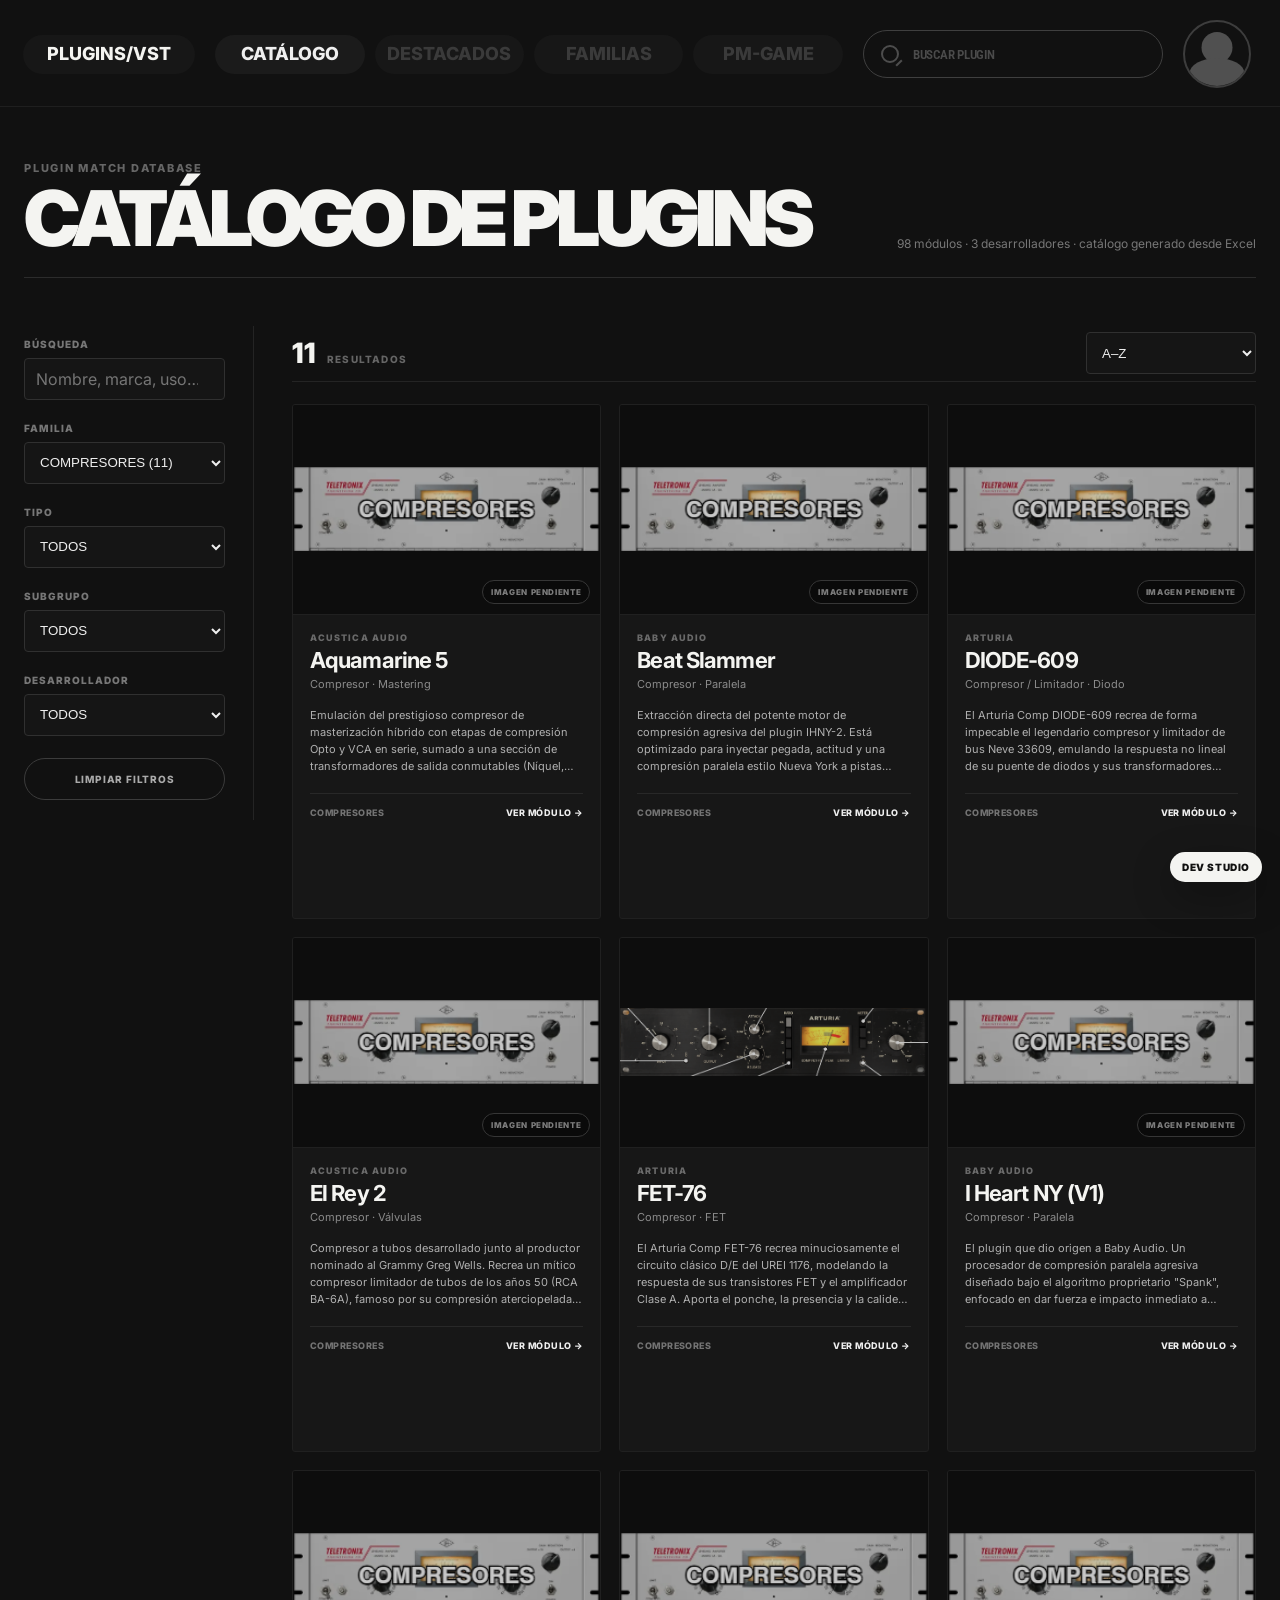
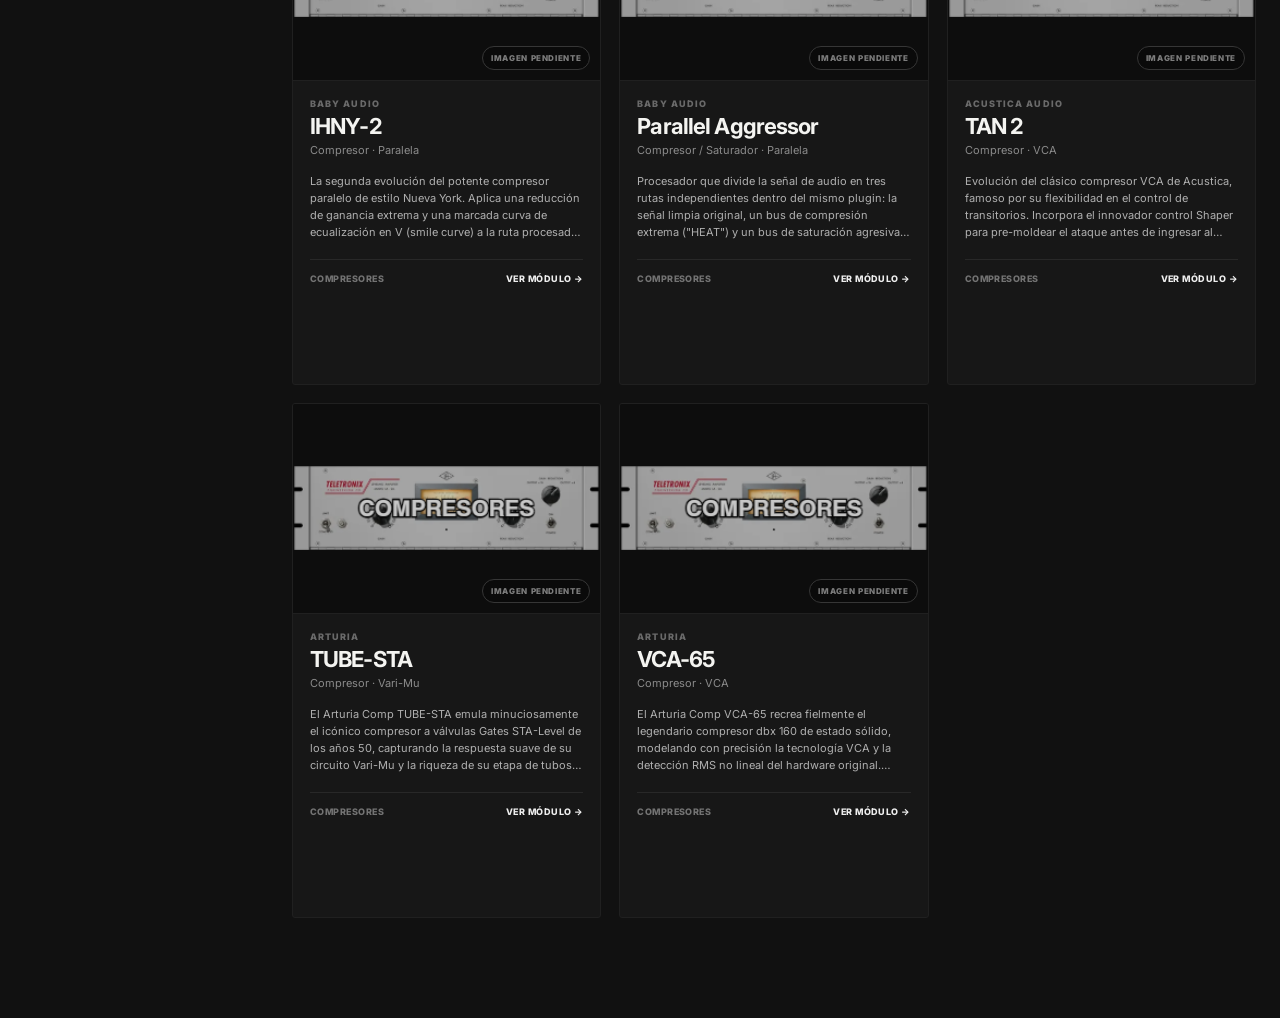
==== commit 80e084bf: "Add files via upload" ====
--- a/compressors.html
+++ b/compressors.html
@@ -3,63 +3,12 @@
 <head>
   <meta charset="utf-8" />
   <meta name="viewport" content="width=device-width, initial-scale=1" />
-  <meta name="description" content="Explora compresores VST por topología y descubre cuáles encajan mejor con tu producción." />
   <title>Compresores · PLUGIN MATCH</title>
-  <link rel="preconnect" href="https://fonts.googleapis.com">
-  <link rel="preconnect" href="https://fonts.gstatic.com" crossorigin>
-  <link href="https://fonts.googleapis.com/css2?family=Inter:ital,wght@0,400;0,500;0,600;0,700;0,800;0,900;1,500;1,600&family=Roboto+Condensed:wght@500;600;700&display=swap" rel="stylesheet">
-  <link rel="stylesheet" href="styles.css" />
+  <meta http-equiv="refresh" content="0; url=plugins.html?familia=compresores" />
+  <style>body{margin:0;background:#111;color:#eee;font-family:Arial,sans-serif;display:grid;place-items:center;min-height:100vh}a{color:#fff}</style>
 </head>
-<body data-page="compressors">
-  <header class="site-header compact-header">
-    <a class="brand-pill is-active" href="index.html">PLUGINS/VST</a>
-    <nav class="main-nav" aria-label="Navegación principal">
-      <a href="index.html#categories">CADENAS</a>
-      <a href="index.html#monthly">NOTICIAS</a>
-      <a href="index.html#categories">PMC</a>
-      <a href="index.html#categories">PM-GAME</a>
-    </nav>
-    <label class="search-shell" aria-label="Buscar compresor">
-      <span class="search-icon" aria-hidden="true"></span>
-      <input id="categorySearch" type="search" placeholder="BUSCAR COMPRESOR" autocomplete="off" />
-    </label>
-    <a class="avatar-button" href="index.html" aria-label="Volver a inicio"><span class="avatar-head"></span><span class="avatar-body"></span></a>
-  </header>
-
-  <main class="browser-layout">
-    <aside class="browser-sidebar">
-      <h1>COMPRESORES</h1>
-      <div class="subtype-list" id="subtypeList" role="group" aria-label="Tipos de compresor">
-        <button class="subtype-button" data-subtype="all">TODOS</button>
-        <button class="subtype-button" data-subtype="optical">ÓPTICOS</button>
-        <button class="subtype-button" data-subtype="vari-mu">VARI-MU</button>
-        <button class="subtype-button" data-subtype="vca">VCA</button>
-        <button class="subtype-button active" data-subtype="fet">FET</button>
-        <button class="subtype-button" data-subtype="multiband">MULTIBANDA</button>
-        <button class="subtype-button" data-subtype="parametric">PARAMÉTRICOS</button>
-        <button class="subtype-button" data-subtype="lookahead">LOOKAHEAD</button>
-        <button class="subtype-button" data-subtype="pwm">PWM</button>
-        <button class="subtype-button" data-subtype="sidechain">SIDECHAIN</button>
-      </div>
-
-      <div class="rating-panel">
-        <h2>TOP 3 MEJOR RATING <span aria-hidden="true">★</span></h2>
-        <ol>
-          <li>FET76 - ARTURIA</li>
-          <li>FETISH - ANALOG OBSESSION</li>
-          <li>1176 COLLECTION - UNIVERSAL AUDIO</li>
-        </ol>
-      </div>
-    </aside>
-
-    <section class="plugin-list-shell" aria-label="Lista de compresores">
-      <div class="plugin-list" id="pluginList"></div>
-      <p class="empty-state" id="pluginEmpty" hidden>No hay plugins que coincidan con este filtro.</p>
-    </section>
-  </main>
-
-  <a class="dev-studio-launch" href="studio.html">DEV STUDIO</a>
-  <div class="toast" id="toast" role="status" aria-live="polite"></div>
-  <script src="app.js"></script>
+<body>
+  <p>Abriendo el catálogo de <a href="plugins.html?familia=compresores">compresores</a>…</p>
+  <script>location.replace('plugins.html?familia=compresores');</script>
 </body>
 </html>
